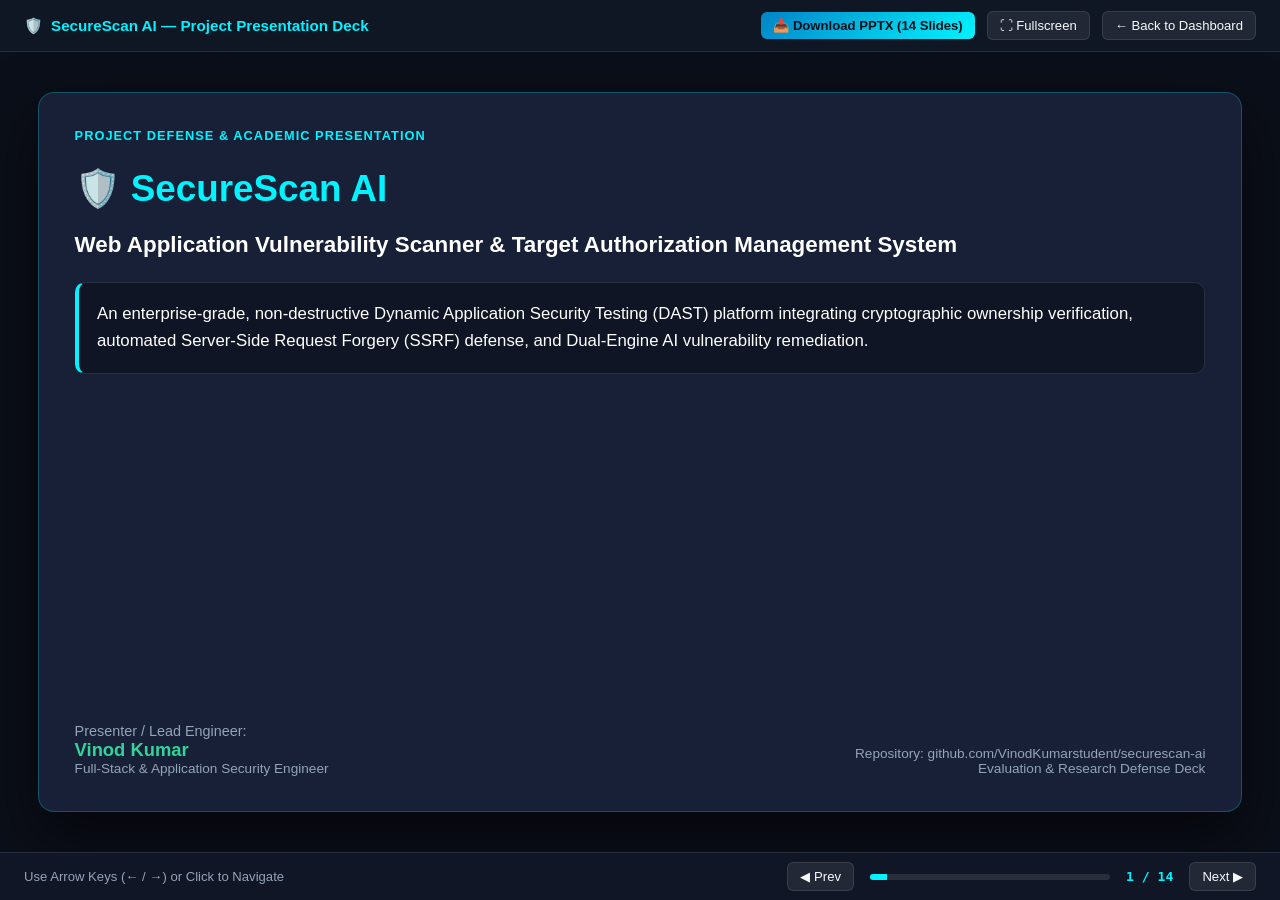
==== templates/presentation.html @ f2aeec1e "feat: add 14-slide research presentation PPTX, interactive HTML5 deck, research papers bibliography," ====
<!DOCTYPE html>
<html lang="en">
<head>
  <meta charset="UTF-8">
  <meta name="viewport" content="width=device-width, initial-scale=1.0">
  <title>SecureScan AI — Defense Presentation & Research Deck</title>
  <style>
    :root {
      --bg: #0B0F19;
      --card-bg: #172036;
      --cyan: #00F3FF;
      --purple: #A855F7;
      --green: #34D399;
      --red: #EF4444;
      --text: #F8FAFC;
      --text-muted: #94A3B8;
      --border: rgba(255, 255, 255, 0.1);
    }

    * { box-sizing: border-box; margin: 0; padding: 0; }
    body {
      font-family: -apple-system, BlinkMacSystemFont, "Segoe UI", Roboto, "Inter", sans-serif;
      background: var(--bg);
      color: var(--text);
      overflow: hidden;
      height: 100vh;
      width: 100vw;
      display: flex;
      flex-direction: column;
    }

    /* Top presentation bar */
    .pres-header {
      height: 52px;
      background: rgba(17, 24, 39, 0.85);
      backdrop-filter: blur(12px);
      border-bottom: 1px solid var(--border);
      display: flex;
      align-items: center;
      justify-content: space-between;
      padding: 0 1.5rem;
      z-index: 100;
      flex-shrink: 0;
    }

    .pres-title {
      font-size: 0.95rem;
      font-weight: 700;
      color: var(--cyan);
      display: flex;
      align-items: center;
      gap: 0.5rem;
    }

    .pres-controls {
      display: flex;
      align-items: center;
      gap: 0.75rem;
    }

    .btn {
      background: rgba(255, 255, 255, 0.08);
      border: 1px solid var(--border);
      color: var(--text);
      padding: 0.35rem 0.75rem;
      border-radius: 6px;
      font-size: 0.82rem;
      cursor: pointer;
      display: inline-flex;
      align-items: center;
      gap: 0.35rem;
      text-decoration: none;
      transition: all 0.2s ease;
    }

    .btn:hover {
      background: rgba(0, 243, 255, 0.15);
      border-color: var(--cyan);
      color: #fff;
    }

    .btn-primary {
      background: linear-gradient(135deg, #0284c7, var(--cyan));
      color: #0b0f19;
      font-weight: 700;
      border: none;
    }

    /* Slide Stage Container */
    .deck-container {
      flex: 1;
      position: relative;
      display: flex;
      align-items: center;
      justify-content: center;
      padding: 1.5rem;
      overflow: hidden;
    }

    .slide {
      position: absolute;
      width: min(94vw, 1280px);
      height: min(84vh, 720px);
      background: var(--card-bg);
      border: 1px solid rgba(0, 243, 255, 0.25);
      border-radius: 16px;
      padding: 2.2rem;
      display: flex;
      flex-direction: column;
      box-shadow: 0 25px 60px rgba(0, 0, 0, 0.6);
      opacity: 0;
      transform: scale(0.96) translateX(40px);
      pointer-events: none;
      transition: opacity 0.35s cubic-bezier(0.4, 0, 0.2, 1), transform 0.35s cubic-bezier(0.4, 0, 0.2, 1);
      overflow-y: auto;
    }

    .slide.active {
      opacity: 1;
      transform: scale(1) translateX(0);
      pointer-events: auto;
    }

    /* Slide Header */
    .slide-tag {
      font-size: 0.8rem;
      text-transform: uppercase;
      letter-spacing: 0.08em;
      color: var(--cyan);
      font-weight: 700;
      margin-bottom: 0.4rem;
    }

    .slide-h1 {
      font-size: 1.85rem;
      font-weight: 800;
      color: #fff;
      margin-bottom: 1.25rem;
      line-height: 1.25;
    }

    /* Grid Layouts inside slides */
    .grid-2 {
      display: grid;
      grid-template-columns: 1fr 1fr;
      gap: 1.25rem;
      flex: 1;
    }

    .grid-3 {
      display: grid;
      grid-template-columns: repeat(3, 1fr);
      gap: 1.25rem;
      flex: 1;
    }

    .grid-5 {
      display: grid;
      grid-template-columns: repeat(5, 1fr);
      gap: 1rem;
      flex: 1;
    }

    .card-block {
      background: rgba(11, 15, 25, 0.6);
      border: 1px solid var(--border);
      border-radius: 10px;
      padding: 1.15rem;
      display: flex;
      flex-direction: column;
    }

    .card-block.cyan { border-left: 4px solid var(--cyan); }
    .card-block.purple { border-left: 4px solid var(--purple); }
    .card-block.green { border-left: 4px solid var(--green); }
    .card-block.red { border-left: 4px solid var(--red); }

    .card-block h3 {
      font-size: 1.1rem;
      margin-bottom: 0.6rem;
      color: var(--cyan);
    }

    .card-block p, .card-block li {
      font-size: 0.88rem;
      line-height: 1.55;
      color: var(--text-muted);
    }

    .card-block ul {
      padding-left: 1.2rem;
    }

    /* Bottom Navigator Bar */
    .pres-footer {
      height: 48px;
      background: rgba(17, 24, 39, 0.85);
      border-top: 1px solid var(--border);
      display: flex;
      align-items: center;
      justify-content: space-between;
      padding: 0 1.5rem;
      font-size: 0.82rem;
      color: var(--text-muted);
    }

    .progress-track {
      width: 240px;
      height: 6px;
      background: rgba(255, 255, 255, 0.1);
      border-radius: 4px;
      overflow: hidden;
    }

    .progress-bar {
      height: 100%;
      background: var(--cyan);
      width: 7%;
      transition: width 0.3s ease;
    }

    /* Print / PDF view */
    @media print {
      body { overflow: visible; height: auto; }
      .pres-header, .pres-footer { display: none; }
      .deck-container { display: block; padding: 0; }
      .slide { position: relative; opacity: 1; transform: none; page-break-after: always; width: 100%; height: 95vh; margin-bottom: 2rem; }
    }

    @media (max-width: 768px) {
      .slide { width: 96vw; height: 86vh; padding: 1.25rem; }
      .grid-2, .grid-3, .grid-5 { grid-template-columns: 1fr; }
      .slide-h1 { font-size: 1.35rem; }
    }
  </style>
</head>
<body>

  <!-- Top Header Bar -->
  <header class="pres-header">
    <div class="pres-title">
      <span>🛡️</span> SecureScan AI — Project Presentation Deck
    </div>
    <div class="pres-controls">
      <a href="/presentation/download" class="btn btn-primary" title="Download PowerPoint PPTX">
        📥 Download PPTX (14 Slides)
      </a>
      <button class="btn" onclick="toggleFullScreen()" title="Full Screen View">⛶ Fullscreen</button>
      <a href="/" class="btn">← Back to Dashboard</a>
    </div>
  </header>

  <!-- Slide Stage -->
  <div class="deck-container">

    <!-- SLIDE 1 -->
    <div class="slide active" data-index="1">
      <div class="slide-tag">PROJECT DEFENSE & ACADEMIC PRESENTATION</div>
      <h1 class="slide-h1" style="font-size: 2.3rem; color: var(--cyan); margin-top: 1rem;">
        🛡️ SecureScan AI
      </h1>
      <h2 style="font-size: 1.4rem; color: #fff; font-weight: 600; margin-bottom: 1.5rem;">
        Web Application Vulnerability Scanner & Target Authorization Management System
      </h2>
      <div class="card-block cyan" style="margin-bottom: 1.5rem;">
        <p style="color: #fff; font-size: 1.05rem; line-height: 1.6;">
          An enterprise-grade, non-destructive Dynamic Application Security Testing (DAST) platform integrating cryptographic ownership verification, automated Server-Side Request Forgery (SSRF) defense, and Dual-Engine AI vulnerability remediation.
        </p>
      </div>
      <div style="margin-top: auto; display: flex; justify-content: space-between; align-items: flex-end;">
        <div>
          <p style="color: var(--text-muted); font-size: 0.9rem;">Presenter / Lead Engineer:</p>
          <p style="color: var(--green); font-size: 1.15rem; font-weight: 700;">Vinod Kumar</p>
          <p style="color: var(--text-muted); font-size: 0.85rem;">Full-Stack & Application Security Engineer</p>
        </div>
        <div style="text-align: right; color: var(--text-muted); font-size: 0.85rem;">
          <p>Repository: github.com/VinodKumarstudent/securescan-ai</p>
          <p>Evaluation & Research Defense Deck</p>
        </div>
      </div>
    </div>

    <!-- SLIDE 2 -->
    <div class="slide" data-index="2">
      <div class="slide-tag">PROBLEM DEFINITION</div>
      <h1 class="slide-h1">The "Wild West" of Web Scanners & The Ethics Gap</h1>
      <div class="grid-3">
        <div class="card-block red">
          <h3 style="color: var(--red);">1. Uncontrolled Target Abuse</h3>
          <p>Traditional tools (e.g. raw Nikto, sqlmap) do not enforce target permission checks.</p>
          <ul style="margin-top: 0.75rem;">
            <li>Operators inadvertently scan unauthorized servers</li>
            <li>Violates CFAA (18 U.S.C. § 1030) and Computer Misuse Acts</li>
            <li>Civil and criminal exposure for educational institutions and penetration testers</li>
          </ul>
        </div>
        <div class="card-block purple">
          <h3 style="color: var(--purple);">2. The SSRF Blindspot</h3>
          <p>Web application scanners are easily weaponized as open proxies.</p>
          <ul style="margin-top: 0.75rem;">
            <li>SSRF probes internal LANs (192.168.x.x, 10.x.x.x)</li>
            <li>Exfiltrates cloud metadata (AWS/GCP 169.254.169.254)</li>
            <li>DNS rebinding circumvents standard string URL whitelists</li>
          </ul>
        </div>
        <div class="card-block cyan">
          <h3 style="color: var(--cyan);">3. Cryptic Dumps & Destruction</h3>
          <p>Existing DAST outputs are unreadable or destructive.</p>
          <ul style="margin-top: 0.75rem;">
            <li>High false-positive noise without remediation guidance</li>
            <li>Aggressive payloads can alter or truncate production DBs</li>
            <li>Lack of formal audit trails required by ISO 27001 / SOC 2</li>
          </ul>
        </div>
      </div>
    </div>

    <!-- SLIDE 3 -->
    <div class="slide" data-index="3">
      <div class="slide-tag">RESEARCH FOUNDATIONS</div>
      <h1 class="slide-h1">Academic Literature Review (Foundational Papers - Part 1)</h1>
      <div class="grid-2">
        <div class="card-block cyan">
          <h3>Automated DAST & Black-Box Testing</h3>
          <p style="color: var(--green); font-weight: 600; margin-bottom: 0.5rem;">
            📄 Bau et al. (IEEE Symposium on Security & Privacy / S&P)
          </p>
          <p><i>"State of the Art: Automated Black-Box Web Application Vulnerability Testing"</i></p>
          <p style="margin-top: 0.5rem;">
            <b>Contribution:</b> Surveyed commercial DAST engines. Demonstrated that automated same-domain crawling paired with benign reflection testing provides high recall with zero side effects. Directly inspired SecureScan AI's non-destructive marker design.
          </p>
        </div>
        <div class="card-block purple">
          <h3>SQL Injection Grammar & Error Extraction</h3>
          <p style="color: var(--green); font-weight: 600; margin-bottom: 0.5rem;">
            📄 Halfond, Viegas, & Orso (ACM SIGSOFT)
          </p>
          <p><i>"A Classification of SQL-Injection Attacks and Countermeasures"</i></p>
          <p style="margin-top: 0.5rem;">
            <b>Contribution:</b> Categorized SQL injection mechanisms and error-based diagnostic extraction. SecureScan AI implements Halfond's error-signature ontology across MySQL, PostgreSQL, MSSQL, Oracle, and SQLite without database modification.
          </p>
        </div>
      </div>
      <div class="card-block green" style="margin-top: 1rem;">
        <h3>Execution After Redirect & Open Forwards</h3>
        <p style="color: var(--green); font-weight: 600;">📄 Doupé, Cova, & Vigna (NDSS)</p>
        <p><i>"Fear the EAR: Discovering and Mitigating Execution After Redirect Vulnerabilities"</i></p>
        <p>Identified that unvalidated HTTP 301/302 Location redirects leak sensitive session state and facilitate convincing phishing campaigns. Forms the foundation of SecureScan AI's redirect auditor.</p>
      </div>
    </div>

    <!-- SLIDE 4 -->
    <div class="slide" data-index="4">
      <div class="slide-tag">RESEARCH FOUNDATIONS</div>
      <h1 class="slide-h1">Academic Literature Review (SSRF, Ownership & AI - Part 2)</h1>
      <div class="grid-2">
        <div class="card-block red">
          <h3>SSRF Defense & DNS Rebinding Mitigation</h3>
          <p style="color: var(--green); font-weight: 600; margin-bottom: 0.5rem;">
            📄 Jackson, Barth, Bortz, Shao, & Boneh (ACM CCS)
          </p>
          <p><i>"Protecting Browsers from DNS Rebinding Attacks & Modern SSRF Countermeasures"</i></p>
          <p style="margin-top: 0.5rem;">
            <b>Contribution:</b> Proved that validating target URLs by domain string alone causes Time-of-Check to Time-of-Use (TOCTOU) DNS rebinding vulnerabilities. SecureScan AI adopts their pin-and-resolve model: resolving DNS immediately prior to socket connections.
          </p>
        </div>
        <div class="card-block cyan">
          <h3>Automated Ownership Validation Protocols</h3>
          <p style="color: var(--green); font-weight: 600; margin-bottom: 0.5rem;">
            📄 Barnes, Hoffman-Andrews, McCarney, & Kasten (IETF RFC 8555)
          </p>
          <p><i>"Automatic Certificate Management Environment (ACME) - DNS-01 & HTTP-01 Challenges"</i></p>
          <p style="margin-top: 0.5rem;">
            <b>Contribution:</b> Established zero-trust cryptographic proofs for web domains using DNS TXT challenges and well-known URI endpoints. SecureScan AI adapts ACME's verification methodology to authorize penetration testing.
          </p>
        </div>
      </div>
      <div class="card-block purple" style="margin-top: 1rem;">
        <h3>LLMs in Automated Vulnerability Remediation</h3>
        <p style="color: var(--green); font-weight: 600;">📄 Pearce, Ahmad, Tan, Dolan-Gavitt, & Karri (IEEE S&P)</p>
        <p><i>"Asleep at the Keyboard? Assessing LLMs for Security Vulnerability Analysis"</i></p>
        <p>Investigated LLM capabilities in explaining security flaws and generating remediation patches. SecureScan AI incorporates this with structured contextual prompts and a deterministic offline static knowledge base fallback.</p>
      </div>
    </div>

    <!-- SLIDE 5 -->
    <div class="slide" data-index="5">
      <div class="slide-tag">ARCHITECTURE</div>
      <h1 class="slide-h1">End-to-End System Processing Pipeline</h1>
      <div class="grid-5">
        <div class="card-block cyan">
          <h3>1. Register</h3>
          <p>Target domain, scope subpaths, testing window, and rate limits defined.</p>
        </div>
        <div class="card-block purple">
          <h3>2. Verify</h3>
          <p>Cryptographic DNS TXT / Meta Tag / File proof or signed authorizer link.</p>
        </div>
        <div class="card-block red">
          <h3>3. Guardrails</h3>
          <p>Real-time DNS socket resolution rejects RFC 1918, 127.0.0.1, & cloud metadata.</p>
        </div>
        <div class="card-block green">
          <h3>4. DAST Scan</h3>
          <p>Multi-threaded crawler + 10 non-destructive detection modules.</p>
        </div>
        <div class="card-block cyan">
          <h3>5. Report</h3>
          <p>CVSS scoring, AI explanation advisory, ReportLab PDF & JSON export.</p>
        </div>
      </div>
    </div>

    <!-- SLIDE 6 -->
    <div class="slide" data-index="6">
      <div class="slide-tag">TARGET GOVERNANCE</div>
      <h1 class="slide-h1">Target Authorization Management: 3 Classifications</h1>
      <div class="grid-3">
        <div class="card-block cyan">
          <h3>Own Websites (Cryptographic)</h3>
          <ul>
            <li><b>DNS TXT Record:</b> Checks <code>securescan-verify=&lt;token&gt;</code> via dnspython.</li>
            <li><b>HTML Meta Tag:</b> Validates <code>&lt;meta name="securescan-verification" content="..."&gt;</code>.</li>
            <li><b>Well-Known File:</b> Reads <code>/.well-known/securescan-verify.txt</code>.</li>
            <li>Tokens: 32-char hex, single-use, 7-day expiration.</li>
          </ul>
        </div>
        <div class="card-block purple">
          <h3>Third-Party (Written Consent)</h3>
          <ul>
            <li>Authorizer details: Name, Title, Org, Official Email & Phone.</li>
            <li>Testing window (Start & End time) and request velocity limit.</li>
            <li>Upload proof document (PDF/PNG up to 5MB, stored with UUID).</li>
            <li>Authorizer approval link (<code>/approve/&lt;token&gt;</code>).</li>
            <li>Mandatory civil liability affirmations.</li>
          </ul>
        </div>
        <div class="card-block green">
          <h3>Pre-Approved Educational Lab</h3>
          <ul>
            <li>Pre-cleared targets for students and researchers.</li>
            <li><code>localhost:5001</code>, <code>testphp.vulnweb.com</code>, <code>testasp.vulnweb.com</code>, OWASP Juice Shop.</li>
            <li>Zero external dependencies required for testing.</li>
            <li>Isolated loopback exemption granted only to lab targets.</li>
          </ul>
        </div>
      </div>
    </div>

    <!-- SLIDE 7 -->
    <div class="slide" data-index="7">
      <div class="slide-tag">SAFETY & ETHICS</div>
      <h1 class="slide-h1">SSRF Defense & Granular Scope Boundaries</h1>
      <div class="grid-2">
        <div class="card-block red">
          <h3 style="color: var(--red);">🛡️ Active SSRF & Cloud Metadata Shield</h3>
          <ul>
            <li><b>Socket Resolution:</b> <code>socket.getaddrinfo()</code> resolves destination IPs prior to socket creation.</li>
            <li><b>Subnet Blacklisting:</b> Evaluated with <code>ipaddress</code>:
              <ul>
                <li>RFC 1918 Private Subnets (10.0.0.0/8, 172.16.0.0/12, 192.168.0.0/16)</li>
                <li>Loopback Interfaces (127.0.0.0/8, ::1)</li>
                <li>Link-Local Addresses (169.254.0.0/16)</li>
                <li>Cloud Metadata Endpoints (169.254.169.254)</li>
              </ul>
            </li>
            <li><b>Redirect Re-Check:</b> Re-resolves IPs on every HTTP 301/302 response to prevent rebinding.</li>
          </ul>
        </div>
        <div class="card-block cyan">
          <h3 style="color: var(--cyan);">🎯 Scope Boundaries & Rate Governance</h3>
          <ul>
            <li><b>In-Scope Subtree Matching:</b> Restricts crawler strictly to allowed URLs (e.g. <code>/*</code>, <code>/api/*</code>).</li>
            <li><b>Out-of-Scope Exclusion:</b> Explicitly skips critical paths (e.g. <code>/admin</code>, <code>/payment</code>, <code>/logout</code>).</li>
            <li><b>Rate Limiting:</b> Token-bucket rate limiter enforces operator quota (1 to 20 req/s).</li>
            <li><b>User-Agent Transparency:</b> Sends <code>SecureScanAI/1.0 (authorized security scan; contact: &lt;email&gt;)</code>.</li>
            <li><b>Global Emergency Kill Switch:</b> Instant platform-wide thread halting.</li>
          </ul>
        </div>
      </div>
    </div>

    <!-- SLIDE 8 -->
    <div class="slide" data-index="8">
      <div class="slide-tag">DETECTION MODULES</div>
      <h1 class="slide-h1">10 Non-Destructive Vulnerability Checkers</h1>
      <div class="grid-2">
        <div class="card-block cyan">
          <ul>
            <li><b>1. Scope Crawler:</b> BFS crawler gathering endpoints, forms, and inputs within allowed paths.</li>
            <li><b>2. Security Headers:</b> Audits missing CSP, HSTS, X-Frame-Options, Nosniff, Referrer, Permissions-Policy.</li>
            <li><b>3. Cookie Flags:</b> Validates Set-Cookie attributes: HttpOnly, Secure, SameSite.</li>
            <li><b>4. Reflected XSS:</b> Benign marker reflection (<code>&lt;securescan_test_marker_x78&gt;</code>) without execution.</li>
            <li><b>5. SQL Injection:</b> Harmless syntax probes (<code>'</code>, <code>"</code>, <code>\</code>) matching DB diagnostic error patterns.</li>
          </ul>
        </div>
        <div class="card-block purple">
          <ul>
            <li><b>6. Open Redirect:</b> Tests unvalidated forward parameters (<code>url</code>, <code>next</code>, <code>dest</code>).</li>
            <li><b>7. Sensitive Files:</b> Checks exposed <code>/.env</code>, <code>/.git/HEAD</code>, <code>/backup.sql</code>, <code>robots.txt</code>.</li>
            <li><b>8. SSL/TLS Audit:</b> Validates TLS versions (flags TLS 1.0/1.1), cert expiry, and HTTPS redirect.</li>
            <li><b>9. Info Disclosure:</b> Identifies Server/X-Powered-By banners and debug stack traces.</li>
            <li><b>10. CSRF Token Audit:</b> Flags state-changing POST forms lacking anti-CSRF token inputs.</li>
          </ul>
        </div>
      </div>
    </div>

    <!-- SLIDE 9 -->
    <div class="slide" data-index="9">
      <div class="slide-tag">AI INTELLIGENCE</div>
      <h1 class="slide-h1">Dual-Engine AI Explainer & Defensive Advisory</h1>
      <div class="grid-2">
        <div class="card-block cyan">
          <h3>Engine 1: OpenAI GPT API Integration</h3>
          <ul>
            <li>Context-aware analysis of vulnerability findings (title, severity, parameter, evidence, OWASP category).</li>
            <li>Structured 4-part advisory:
              <ol style="margin-left: 1.2rem; margin-top: 0.3rem;">
                <li>Executive Summary</li>
                <li>Attack Vector & Mechanism</li>
                <li>Business Impact Analysis</li>
                <li>Developer Remediation Code Snippets</li>
              </ol>
            </li>
            <li>SQLite caching prevents redundant API invocations.</li>
          </ul>
        </div>
        <div class="card-block purple">
          <h3>Engine 2: Static Knowledge Base Fallback</h3>
          <ul>
            <li>Autonomous offline cybersecurity ontology built into the application.</li>
            <li>Zero cloud dependency: works seamlessly in air-gapped or offline networks.</li>
            <li>Comprehensive rules aligned with OWASP Top 10 (SQLi, XSS, CSRF, CSP, HttpOnly).</li>
            <li>Concrete developer code snippets (Python/Flask, PHP, and SQL prepared statements).</li>
          </ul>
        </div>
      </div>
    </div>

    <!-- SLIDE 10 -->
    <div class="slide" data-index="10">
      <div class="slide-tag">EXPERIMENTAL RESULTS</div>
      <h1 class="slide-h1">Live Sandbox Experimental Validation Results</h1>
      <div class="card-block green" style="margin-bottom: 1rem;">
        <p style="color: #fff; font-size: 1.05rem; font-weight: 700;">
          ⚡ Benchmark: 3.2s Execution Time | Target: http://127.0.0.1:5055/lab/test-page | 🛡️ Total Findings: 11 | ❌ False Positives: 0
        </p>
      </div>
      <div class="grid-2">
        <div class="card-block cyan">
          <h3>Discovered High & Medium Severity Issues</h3>
          <ul style="font-size: 0.85rem;">
            <li><b>[High] Reflected XSS (CVSS 7.5):</b> Benign probe reflected verbatim in <code>name</code> input without entity encoding.</li>
            <li><b>[Medium] Missing Anti-CSRF Token (CVSS 6.5):</b> POST form submits comments without protection token.</li>
            <li><b>[Medium] Missing CSP Header (CVSS 5.4):</b> Allows unrestricted third-party script loading.</li>
            <li><b>[Medium] Missing Clickjacking Protection (CVSS 5.0):</b> No X-Frame-Options or frame-ancestors.</li>
          </ul>
        </div>
        <div class="card-block purple">
          <h3>Discovered Low & Info Issues</h3>
          <ul style="font-size: 0.85rem;">
            <li><b>[Low] Server Header Banner (CVSS 3.4):</b> Disclosed <code>DemoServer/2.4.49</code> version info.</li>
            <li><b>[Low] Technology Stack Disclosure (CVSS 3.2):</b> Disclosed <code>Python/EducationalLab</code>.</li>
            <li><b>[Low] Missing X-Content-Type-Options:</b> MIME sniffing not blocked.</li>
            <li><b>[Low] Missing Referrer-Policy:</b> May leak query strings in Referer header.</li>
          </ul>
        </div>
      </div>
    </div>

    <!-- SLIDE 11 -->
    <div class="slide" data-index="11">
      <div class="slide-tag">COMPLIANCE & UI</div>
      <h1 class="slide-h1">Executive Compliance Reports & Multi-Device UI</h1>
      <div class="grid-2">
        <div class="card-block cyan">
          <h3>Executive Audit PDF & JSON</h3>
          <ul>
            <li><b>ReportLab PDF Engine:</b> Compiles formal penetration testing reports with cover banner and metrics table.</li>
            <li><b>Mandatory Authorization Section:</b> Documents authorizer name, organization, testing window, and verified scope for compliance audits.</li>
            <li><b>Detailed Findings:</b> CVSS scores, technical evidence blocks, and developer remediation.</li>
            <li><b>JSON Export:</b> Machine-readable format for CI/CD and SOC 2 / ISO 27001 evidence.</li>
          </ul>
        </div>
        <div class="card-block purple">
          <h3>Multi-Device Responsive System</h3>
          <ul>
            <li><b>Screen Adjustment Toolbar:</b> Topbar button allowing live UI scaling (80% to 125%) and density toggling (Compact, Comfortable, Spacious).</li>
            <li><b>Mobile Drawer:</b> On screens &lt;768px, sidebar becomes an off-canvas slide drawer with backdrop overlay.</li>
            <li><b>Touch-Optimized:</b> Minimum 44x44px tap targets, momentum table scrolling, and stacked mobile cards.</li>
          </ul>
        </div>
      </div>
    </div>

    <!-- SLIDE 12 -->
    <div class="slide" data-index="12">
      <div class="slide-tag">COMPARATIVE ANALYSIS</div>
      <h1 class="slide-h1">SecureScan AI vs. Existing Security Scanners</h1>
      <div class="card-block cyan">
        <table style="width: 100%; border-collapse: collapse; font-size: 0.88rem; text-align: left;">
          <tr style="border-bottom: 2px solid var(--cyan); color: var(--cyan); font-weight: 700;">
            <th style="padding: 0.6rem;">Feature</th>
            <th style="padding: 0.6rem;">Nikto</th>
            <th style="padding: 0.6rem;">OWASP ZAP</th>
            <th style="padding: 0.6rem;">Burp Suite Pro</th>
            <th style="padding: 0.6rem; color: var(--green);">SecureScan AI</th>
          </tr>
          <tr style="border-bottom: 1px solid var(--border);">
            <td style="padding: 0.6rem; font-weight: 600;">Target Authorization Gate</td>
            <td style="padding: 0.6rem; color: var(--red);">❌ None</td>
            <td style="padding: 0.6rem; color: #f59e0b;">⚠️ Checklist</td>
            <td style="padding: 0.6rem; color: #f59e0b;">⚠️ Warning</td>
            <td style="padding: 0.6rem; color: var(--green); font-weight: 700;">✅ Cryptographic & Written</td>
          </tr>
          <tr style="border-bottom: 1px solid var(--border);">
            <td style="padding: 0.6rem; font-weight: 600;">SSRF & Cloud Metadata Shield</td>
            <td style="padding: 0.6rem; color: var(--red);">❌ None</td>
            <td style="padding: 0.6rem; color: #f59e0b;">⚠️ Partial</td>
            <td style="padding: 0.6rem; color: #f59e0b;">⚠️ Partial</td>
            <td style="padding: 0.6rem; color: var(--green); font-weight: 700;">✅ Real-Time DNS Re-check</td>
          </tr>
          <tr style="border-bottom: 1px solid var(--border);">
            <td style="padding: 0.6rem; font-weight: 600;">AI Remediation Explainer</td>
            <td style="padding: 0.6rem; color: var(--red);">❌ None</td>
            <td style="padding: 0.6rem; color: var(--red);">❌ None</td>
            <td style="padding: 0.6rem; color: #f59e0b;">⚠️ Plugin</td>
            <td style="padding: 0.6rem; color: var(--green); font-weight: 700;">✅ Dual Engine (GPT + Static)</td>
          </tr>
          <tr style="border-bottom: 1px solid var(--border);">
            <td style="padding: 0.6rem; font-weight: 600;">Multi-Device Responsive Web UI</td>
            <td style="padding: 0.6rem; color: var(--red);">❌ CLI only</td>
            <td style="padding: 0.6rem; color: var(--red);">❌ Java Desktop</td>
            <td style="padding: 0.6rem; color: var(--red);">❌ Java Desktop</td>
            <td style="padding: 0.6rem; color: var(--green); font-weight: 700;">✅ Modern Glassmorphic Web</td>
          </tr>
          <tr>
            <td style="padding: 0.6rem; font-weight: 600;">Compliance PDF with Auth Details</td>
            <td style="padding: 0.6rem; color: var(--red);">❌ Raw text</td>
            <td style="padding: 0.6rem; color: #f59e0b;">⚠️ Basic HTML</td>
            <td style="padding: 0.6rem;">✅ Standard PDF</td>
            <td style="padding: 0.6rem; color: var(--green); font-weight: 700;">✅ ReportLab + Compliance Section</td>
          </tr>
        </table>
      </div>
    </div>

    <!-- SLIDE 13 -->
    <div class="slide" data-index="13">
      <div class="slide-tag">FUTURE ROADMAP</div>
      <h1 class="slide-h1">Future Enhancements & Research Directions</h1>
      <div class="grid-3">
        <div class="card-block cyan">
          <h3>1. Headless Browser (SPA DOM XSS)</h3>
          <p>Integrate Playwright/Puppeteer execution to audit dynamic JavaScript single-page applications (React, Angular, Vue) for DOM-based XSS and client-side prototype pollution.</p>
        </div>
        <div class="card-block purple">
          <h3>2. Local Fine-Tuned LLM (Ollama)</h3>
          <p>Deploy a localized Llama 3 / Mistral model fine-tuned on CWE/CVE datasets for 100% private, on-premise AI vulnerability remediation without external API calls.</p>
        </div>
        <div class="card-block green">
          <h3>3. Distributed Worker Architecture</h3>
          <p>Scale engine execution across Celery / Redis worker nodes for enterprise multi-target horizontal scanning with automatic load distribution.</p>
        </div>
      </div>
    </div>

    <!-- SLIDE 14 -->
    <div class="slide" data-index="14">
      <div class="slide-tag">CONCLUSION & DEFENSE</div>
      <h1 class="slide-h1" style="color: var(--green);">Summary & Defense Q&A</h1>
      <div class="grid-2">
        <div class="card-block cyan">
          <h3>Key Achievements</h3>
          <ul>
            <li>Bridged the critical gap between powerful dynamic scanning and legal liability.</li>
            <li>100% test pass rate across unit security suite and live server integration audits.</li>
            <li>Open-source codebase fully deployed and committed on GitHub:</li>
          </ul>
          <p style="margin-top: 1rem; color: var(--cyan); font-weight: 700; font-family: monospace;">
            🔗 github.com/VinodKumarstudent/securescan-ai
          </p>
        </div>
        <div class="card-block purple" style="display: flex; flex-direction: column; justify-content: center; text-align: center;">
          <h2 style="color: #fff; font-size: 1.8rem; margin-bottom: 0.8rem;">Thank You!</h2>
          <p style="color: var(--cyan); font-size: 1.1rem; font-weight: 600;">
            Open for Questions, Defense Inquiries & Discussion
          </p>
          <div style="margin-top: 1.5rem;">
            <a href="/presentation/download" class="btn btn-primary" style="display: inline-flex;">
              📥 Download Presentation (.pptx)
            </a>
          </div>
        </div>
      </div>
    </div>

  </div>

  <!-- Bottom Navigation Bar -->
  <footer class="pres-footer">
    <div>Use Arrow Keys (<b>←</b> / <b>→</b>) or Click to Navigate</div>
    <div style="display: flex; align-items: center; gap: 1rem;">
      <button class="btn" onclick="prevSlide()">◀ Prev</button>
      <div class="progress-track">
        <div class="progress-bar" id="progress-bar"></div>
      </div>
      <span id="slide-num" style="font-family: monospace; font-weight: 700; color: var(--cyan);">1 / 14</span>
      <button class="btn" onclick="nextSlide()">Next ▶</button>
    </div>
  </footer>

  <script>
    let currentSlide = 1;
    const totalSlides = 14;

    function showSlide(idx) {
      if (idx < 1) idx = 1;
      if (idx > totalSlides) idx = totalSlides;
      currentSlide = idx;

      document.querySelectorAll('.slide').forEach(s => {
        const sIdx = parseInt(s.getAttribute('data-index'));
        if (sIdx === currentSlide) {
          s.classList.add('active');
        } else {
          s.classList.remove('active');
        }
      });

      document.getElementById('slide-num').innerText = `${currentSlide} / ${totalSlides}`;
      const pct = (currentSlide / totalSlides) * 100;
      document.getElementById('progress-bar').style.width = `${pct}%`;
    }

    function nextSlide() { showSlide(currentSlide + 1); }
    function prevSlide() { showSlide(currentSlide - 1); }

    window.addEventListener('keydown', (e) => {
      if (e.key === 'ArrowRight' || e.key === 'Space') {
        nextSlide();
      } else if (e.key === 'ArrowLeft') {
        prevSlide();
      }
    });

    function toggleFullScreen() {
      if (!document.fullscreenElement) {
        document.documentElement.requestFullscreen();
      } else {
        if (document.exitFullscreen) {
          document.exitFullscreen();
        }
      }
    }
  </script>
</body>
</html>
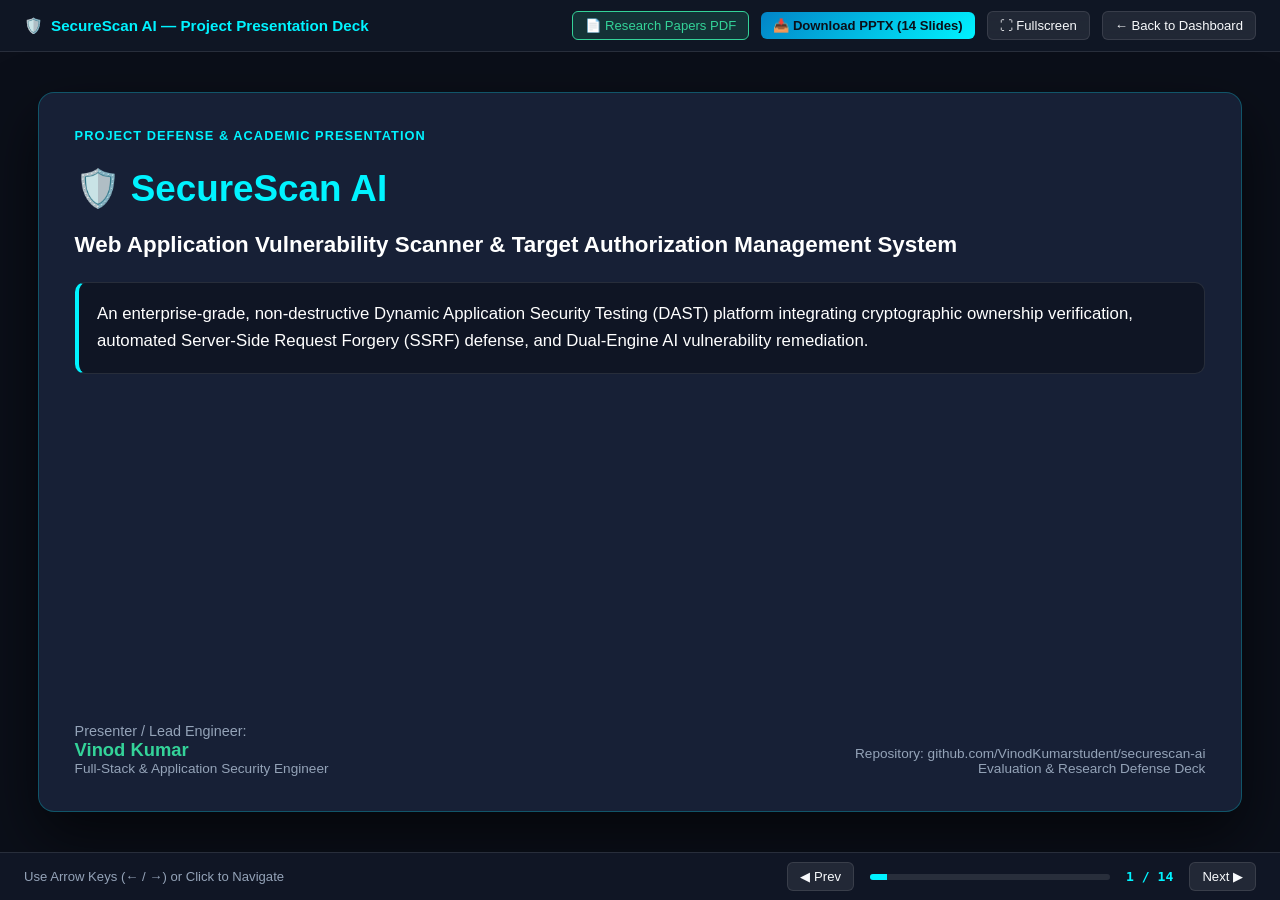
==== commit 30b2401d: "feat: add compiled Academic Research Papers PDF and direct download route" ====
--- a/templates/presentation.html
+++ b/templates/presentation.html
@@ -242,6 +242,9 @@
       <span>🛡️</span> SecureScan AI — Project Presentation Deck
     </div>
     <div class="pres-controls">
+      <a href="/research-papers/pdf" class="btn" style="background: rgba(52, 211, 153, 0.15); border-color: var(--green); color: var(--green);" title="Download Academic Literature Review PDF">
+        📄 Research Papers PDF
+      </a>
       <a href="/presentation/download" class="btn btn-primary" title="Download PowerPoint PPTX">
         📥 Download PPTX (14 Slides)
       </a>
